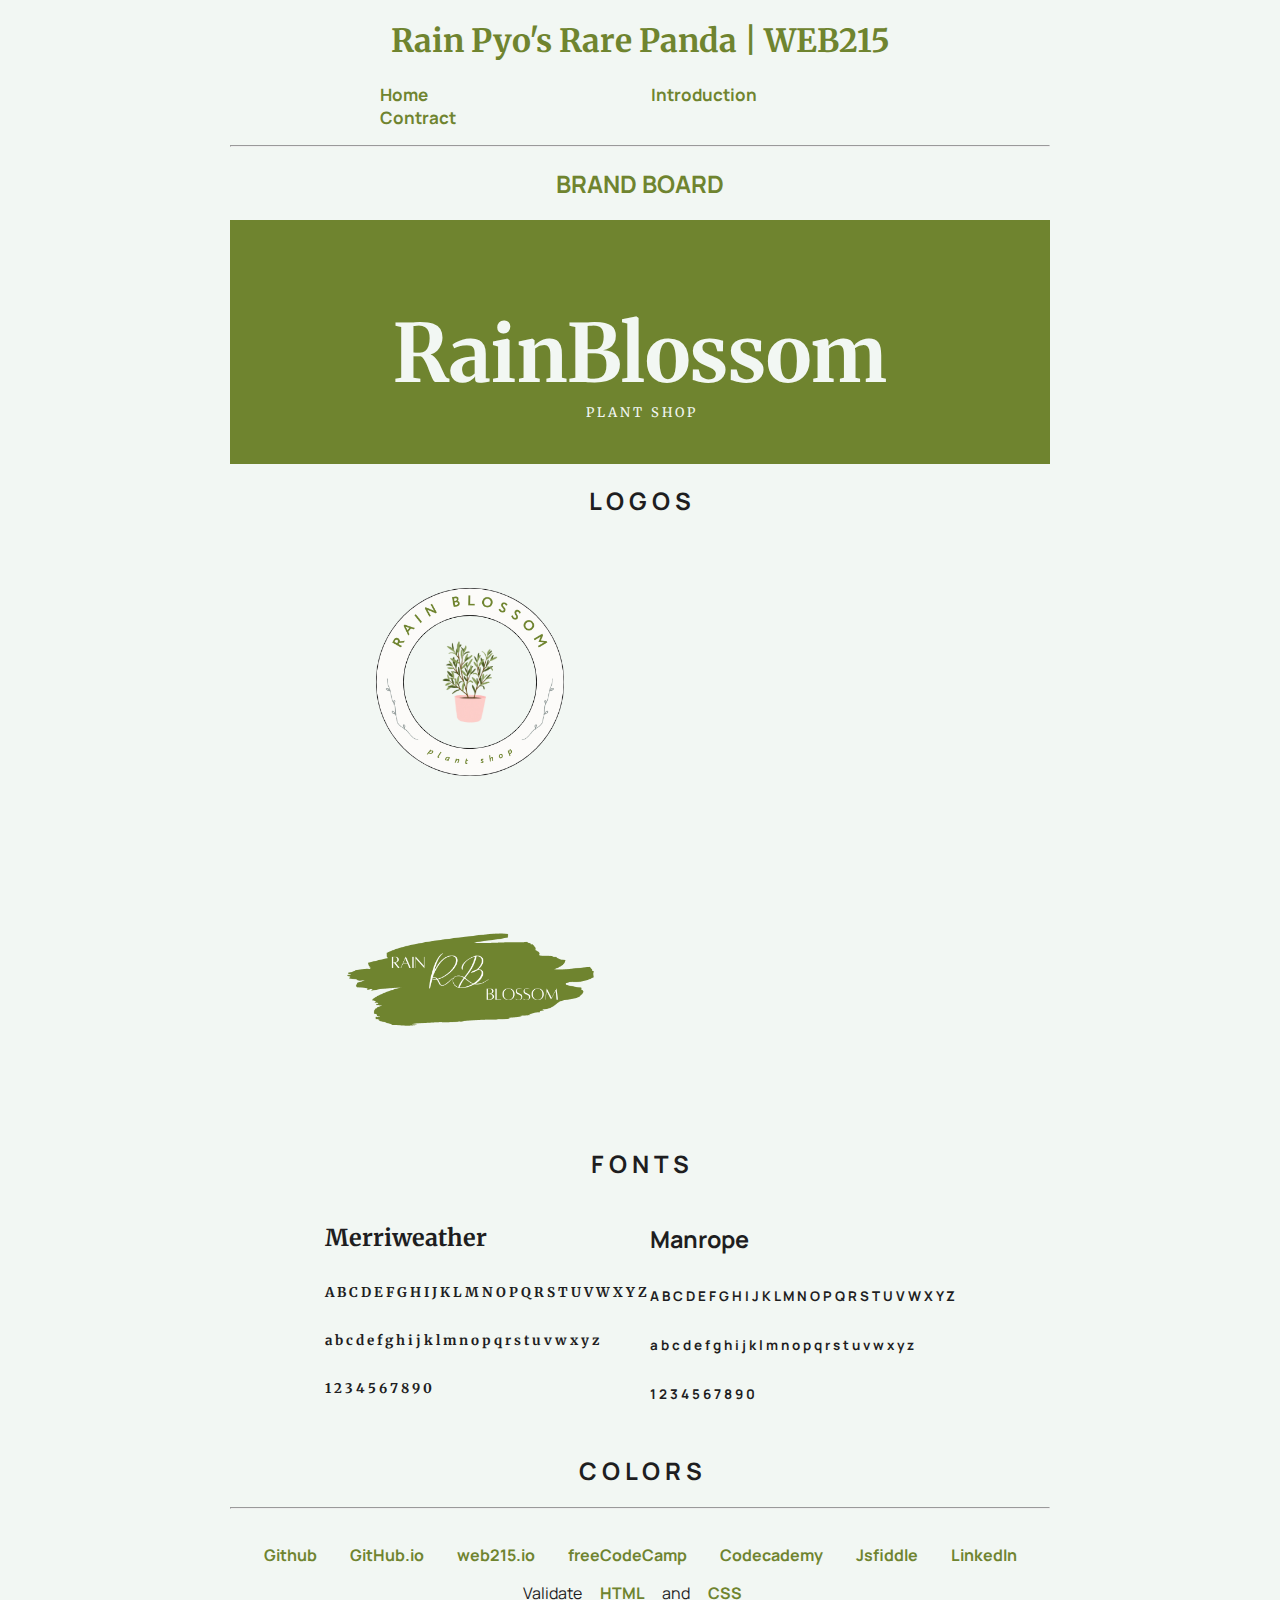
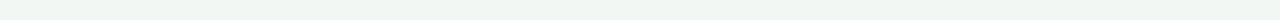
==== web215/brand.html @ 4da48f75 "added logo and fonts + styling" ====
<!DOCTYPE html>
<html lang="en">
<head>
    <meta charset="UTF-8">

    <link href="styles/brand.css" rel="stylesheet">
    <link href="https://fonts.googleapis.com/css2?family=Merriweather&display=swap" rel="stylesheet">
    <link href="https://fonts.googleapis.com/css2?family=Manrope:wght@300&family=Merriweather&display=swap" rel="stylesheet">

    <title>Rain Pyo | WEB215 | Brand Board</title>
    </head>
    <body>
        <div data-include="components/header.html"></div>
    <main>
        <h2>BRAND BOARD</h2>
        <div id="brandIntro">
            <h1 class="brandName">RainBlossom</h1>
            <p class="shopType">P L A N T&nbsp;&nbsp; S H O P</p>
        </div>

        <div>
            <h2 class="logoHeading">L O G O S</h2>
            <img class= "logos" src="images/logo1.png" alt="First Logo">
            <img class= "logos" src="images/logo2.png" alt="Second Logo">
        </div>

        <h2 class="logoHeading">F O N T S</h2>
        <div class="font-container">
            <div>
                <h3 class="font1">Merriweather</h3>
                <h6 class="font1">A B C D E F G H I J K L M N O P Q R S T U V W X Y Z</h6>
                <h6 class="font1">a b c d e f g h i j k l m n o p q r s t u v w x y z</h6>
                <h6 class="font1">1 2 3 4 5 6 7 8 9 0</h6>
            </div>
            <div>
                <h3 class="font2">Manrope</h3>
                <h6 class="font2">A B C D E F G H I J K L M N O P Q R S T U V W X Y Z</h6>
                <h6 class="font2">a b c d e f g h i j k l m n o p q r s t u v w x y z</h6>
                <h6 class="font2">1 2 3 4 5 6 7 8 9 0</h6>
            </div>
        </div>

        <div>
            <h2 class="logoHeading">C O L O R S</h2>

        </div>

    </main>
    <div data-include="components/footer.html"></div>
    <script src="scripts/html_include.js"></script>
</body>
</html>
---- web215/styles/brand.css ----
*{
  background-color: #F2F7F3;
}

h1 {
  font-family: 'Merriweather', serif;
}

h1, h2 {
  color: #6F842F;
}


footer a {
  margin: 0px 15px 0px 15px;
}

footer {
  margin-top: 35px;
}

nav li{
  list-style: none;
  display: inline-block;
  margin: 0px 110px 0px 110px;
}

a {
  color: #6F842F;
  text-decoration: none;
  font-weight: bold;
}

nav li a {
  font-size: 17px;
  border-radius: 25px; /* round corners */
  transition: background-color 0.3s;
}

nav a:hover {
  background-color: #959E9D;
  padding: 5px 10px;
}

a:hover {
  color: #1E1E1F;
}

body {
    font-family: 'Manrope', sans-serif;
    margin: 0px 230px 0px 230px;
    color: #1E1E1F;
}

h1, h2, figcaption, footer, #brandIntro {
    text-align: center;
}

#brandIntro {
  background-color: #6F842F;
  padding: 30px;
  font-family: 'Merriweather', serif;
}

.brandName {
  font-size: 80px;
  margin-bottom: 0px;
  background-color: #6F842F;
  color: #F2F7F3;
}

.shopType {
  margin-top: 0px;
  font-size: 13px;
  background-color: #6F842F;
  color: #F2F7F3;
}

.logoHeading {
  color: #1E1E1F;
}

.logos {
  width: 290px;
  padding: 0px 95px;
  background-color: #F2F7F3;
}

.font-container {
  display: flex;
  justify-content: space-between;
  padding: 0px 95px;
  font-size: 20px;
}

.font1 {
  font-family: 'Merriweather', serif;
}

.font2 {
  font-size: ;
}
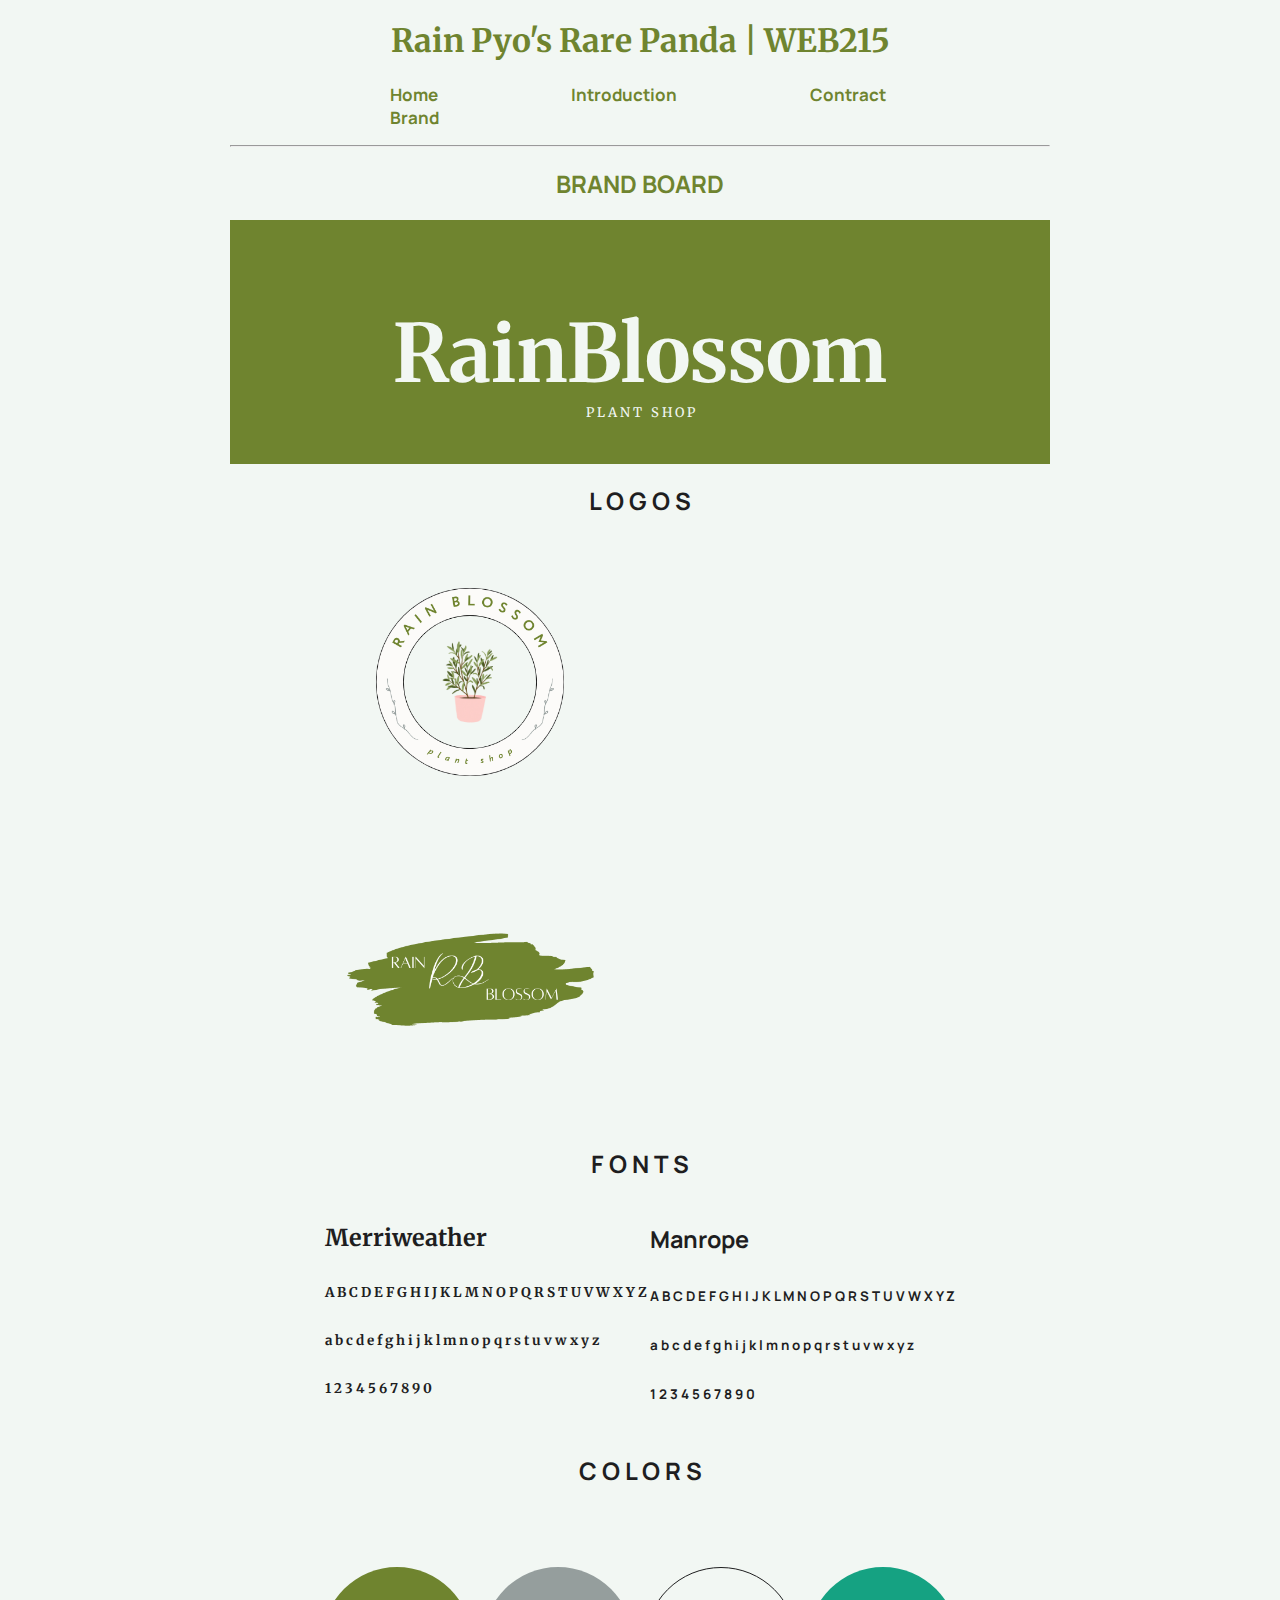
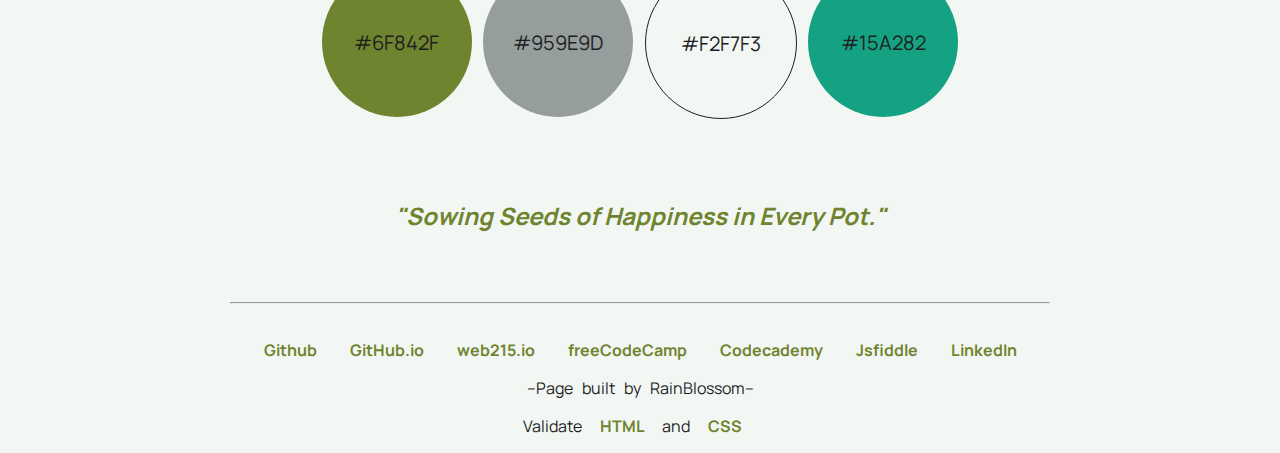
==== commit bc377e21: "Brand styling+ edit header&footer" ====
--- a/web215/brand.html
+++ b/web215/brand.html
@@ -42,8 +42,14 @@
 
         <div>
             <h2 class="logoHeading">C O L O R S</h2>
+            <div class="container">
+                <div class="circle" id="color1">#6F842F</div> 
+                <div class="circle" id="color2">#959E9D</div> 
+                <div class="circle" id="color3">#F2F7F3</div> 
+                <div class="circle" id="color4">#15A282</div> 
+        </div>
 
-        </div>
+        <h2 class="missionStatement"><em>"Sowing Seeds of Happiness in Every Pot."</em></h2>
 
     </main>
     <div data-include="components/footer.html"></div>
--- a/web215/styles/brand.css
+++ b/web215/styles/brand.css
@@ -22,7 +22,7 @@
 nav li{
   list-style: none;
   display: inline-block;
-  margin: 0px 110px 0px 110px;
+  margin: 0px 10px 0px 120px;
 }
 
 a {
@@ -97,7 +97,41 @@
   font-family: 'Merriweather', serif;
 }
 
-.font2 {
-  font-size: ;
+.circle {
+  width: 150px;
+  height: 150px;
+  text-align: center;
+  font-size: 20px;
+  text-align: center;
+  border-radius: 50%;
+  display: flex;
+  align-items: center;
+  justify-content: center;
 }
 
+#color1 {
+  background-color: #6F842F;
+}
+
+#color2 {
+  background-color: #959E9D;
+}
+
+#color3 {
+  background-color: #F2F7F3;
+  border: solid 0.5px;
+}
+
+#color4 {
+  background-color: #15A282;
+}
+
+.container {
+  display: flex;
+  justify-content: space-evenly;
+  margin: 80px;
+}
+
+.missionStatement {
+  padding-bottom: 50px;
+}
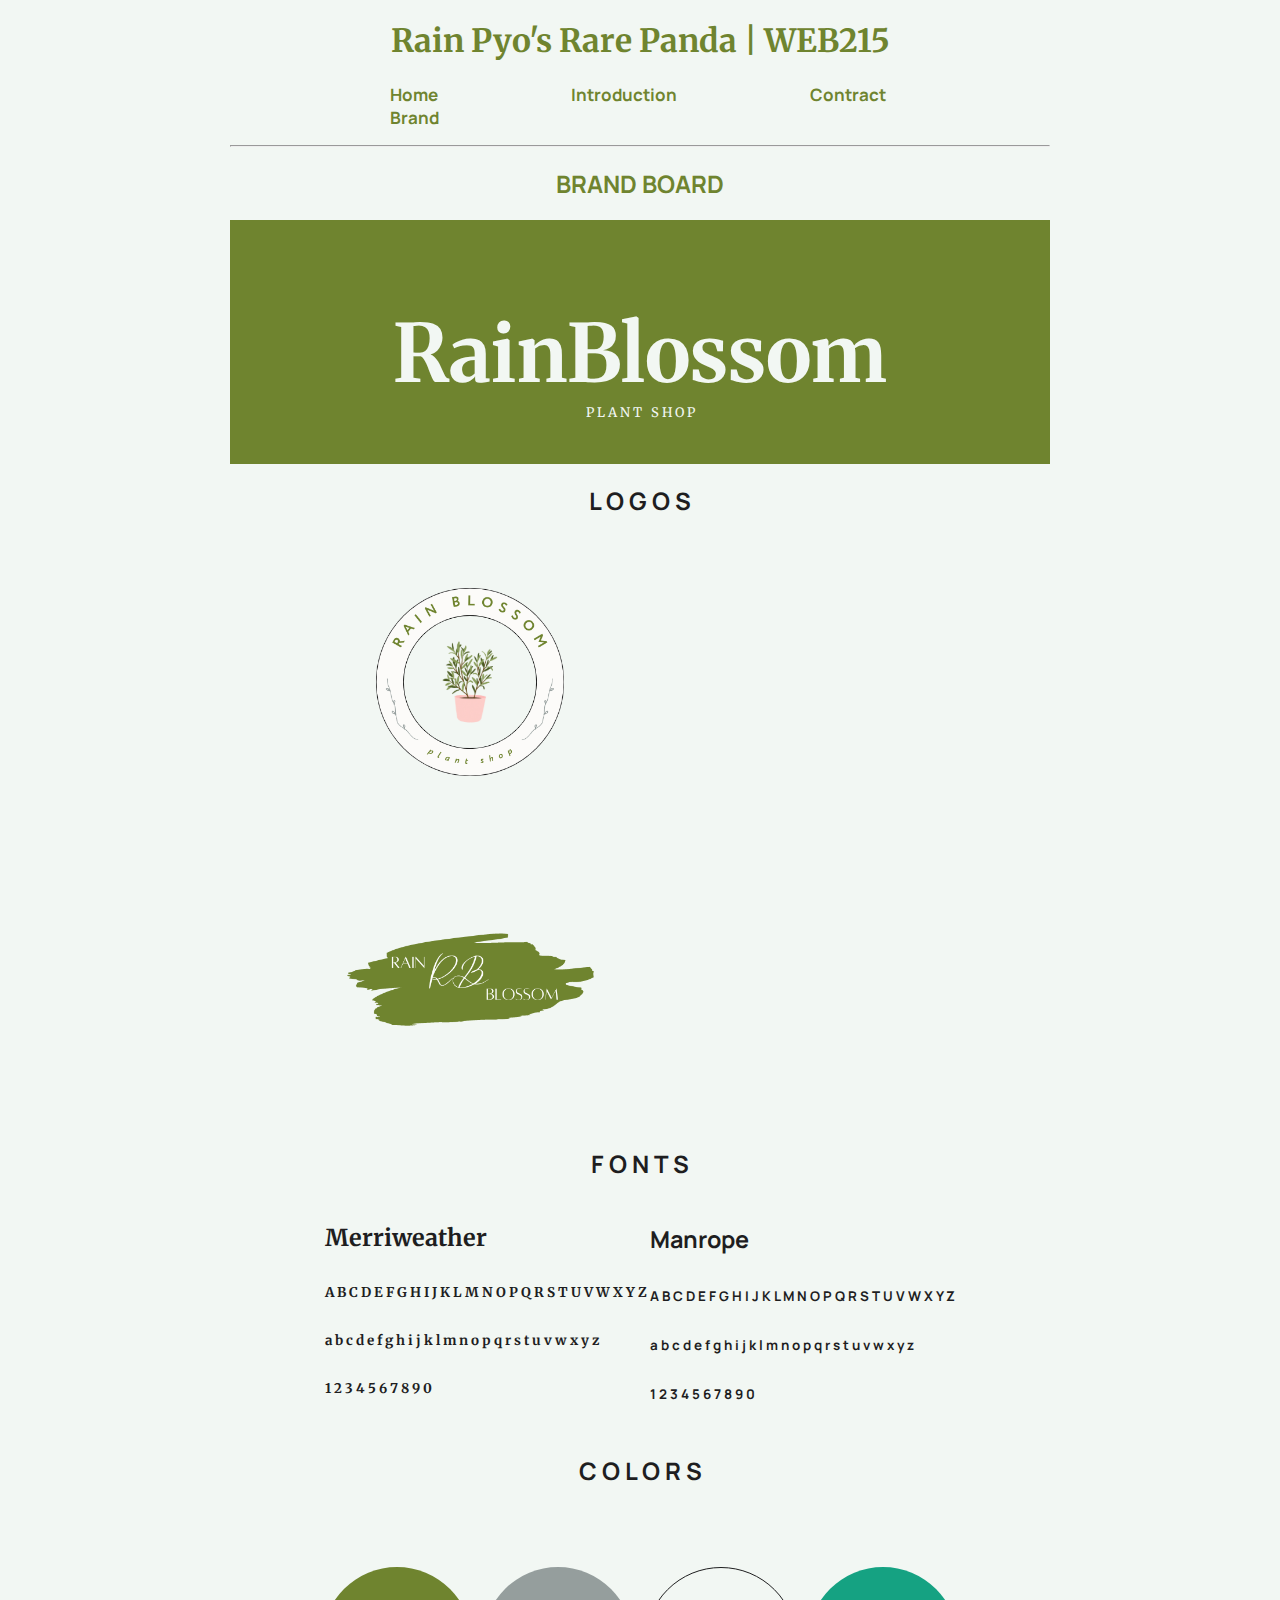
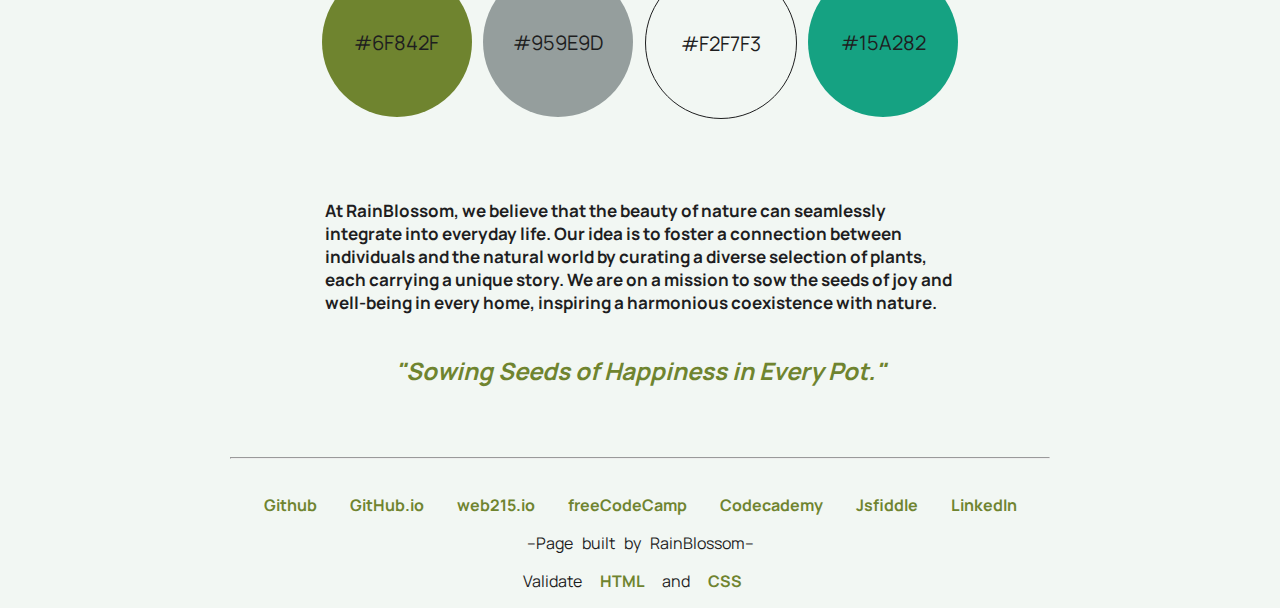
==== commit fb556812: "Added mission paragraph" ====
--- a/web215/brand.html
+++ b/web215/brand.html
@@ -47,10 +47,13 @@
                 <div class="circle" id="color2">#959E9D</div> 
                 <div class="circle" id="color3">#F2F7F3</div> 
                 <div class="circle" id="color4">#15A282</div> 
+            </div>
         </div>
-
+        <h6 class="paragraph">At RainBlossom, we believe that the beauty of nature can seamlessly integrate into everyday life. 
+            Our idea is to foster a connection between individuals and the natural world by curating a diverse selection of plants,
+             each carrying a unique story. We are on a mission to sow the seeds of joy and well-being in every home, inspiring a 
+             harmonious coexistence with nature. </h6>
         <h2 class="missionStatement"><em>"Sowing Seeds of Happiness in Every Pot."</em></h2>
-
     </main>
     <div data-include="components/footer.html"></div>
     <script src="scripts/html_include.js"></script>
--- a/web215/styles/brand.css
+++ b/web215/styles/brand.css
@@ -76,7 +76,7 @@
   color: #F2F7F3;
 }
 
-.logoHeading {
+.logoHeading, .paragraph, .font-container {
   color: #1E1E1F;
 }
 
@@ -135,3 +135,8 @@
 .missionStatement {
   padding-bottom: 50px;
 }
+
+.paragraph {
+  padding: 0px 95px;
+  font-size: 17px;
+}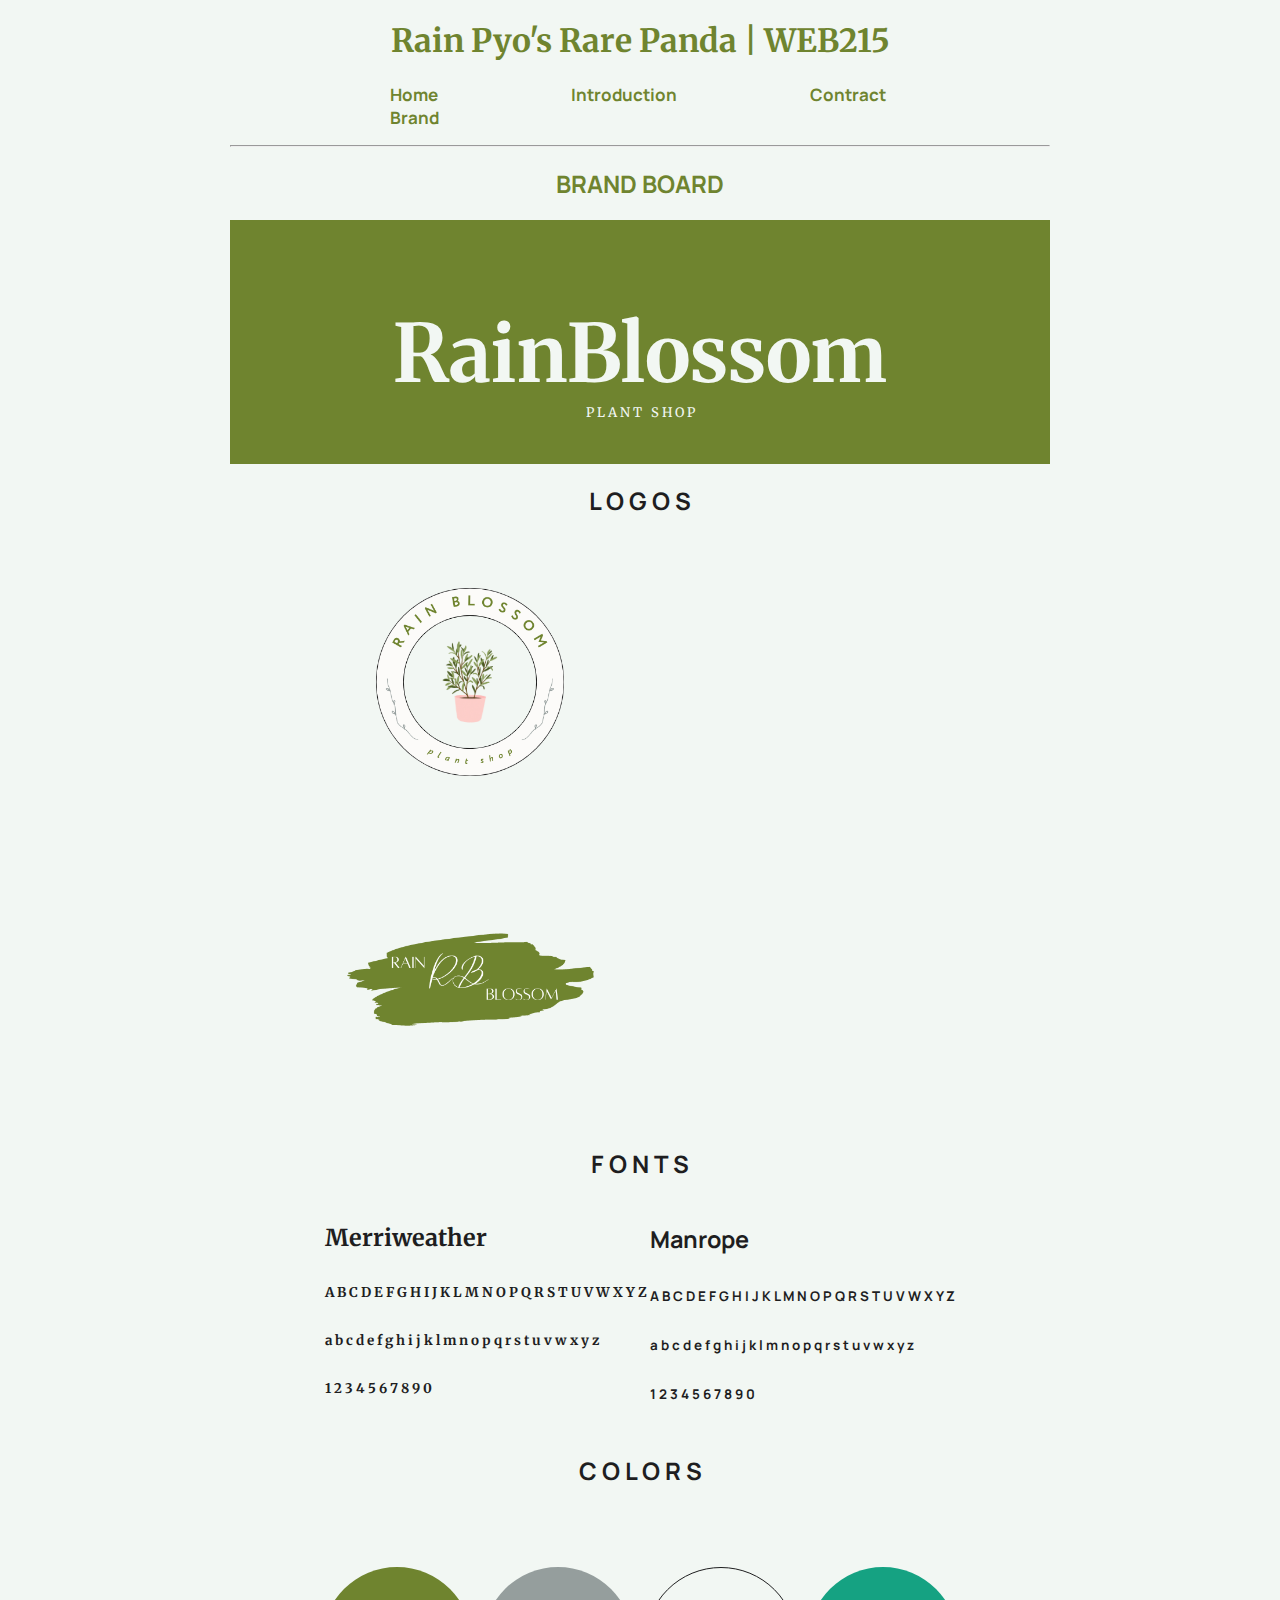
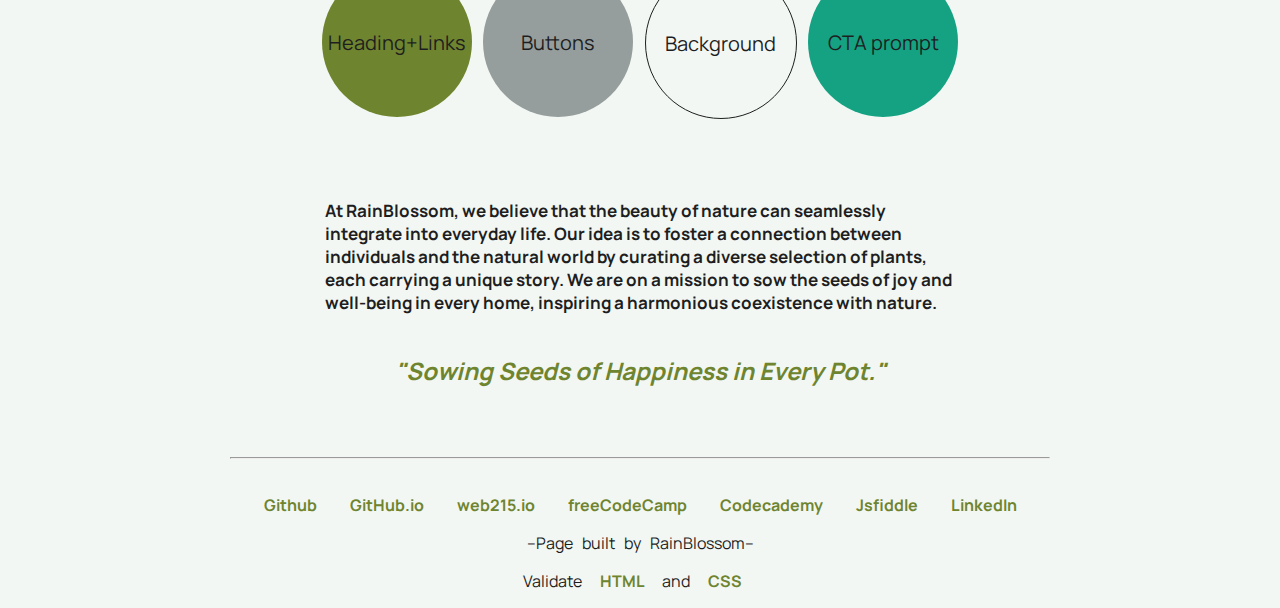
==== commit 4f91a2ba: "Added color usage" ====
--- a/web215/brand.html
+++ b/web215/brand.html
@@ -43,10 +43,10 @@
         <div>
             <h2 class="logoHeading">C O L O R S</h2>
             <div class="container">
-                <div class="circle" id="color1">#6F842F</div> 
-                <div class="circle" id="color2">#959E9D</div> 
-                <div class="circle" id="color3">#F2F7F3</div> 
-                <div class="circle" id="color4">#15A282</div> 
+                <div class="circle" id="color1">Heading+Links</div> 
+                <div class="circle" id="color2">Buttons</div> 
+                <div class="circle" id="color3">Background</div> 
+                <div class="circle" id="color4">CTA prompt</div> 
             </div>
         </div>
         <h6 class="paragraph">At RainBlossom, we believe that the beauty of nature can seamlessly integrate into everyday life. 
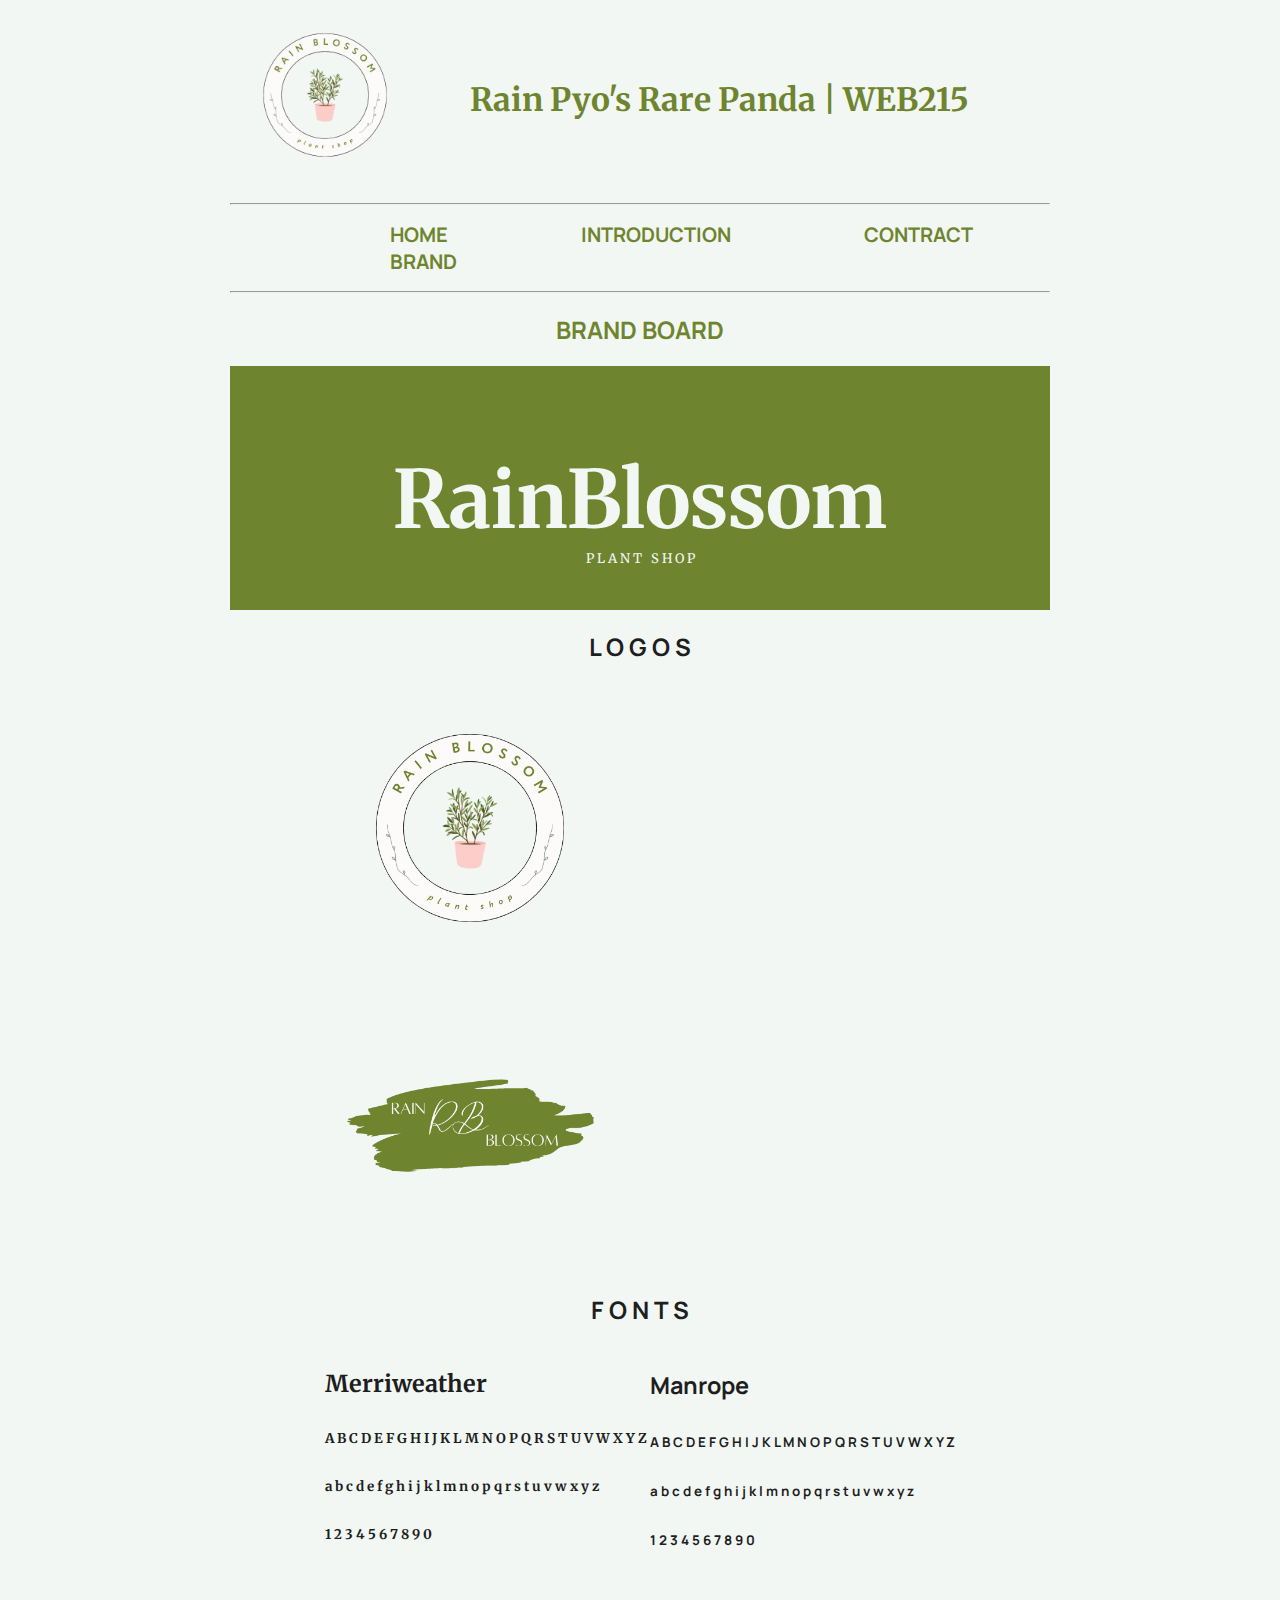
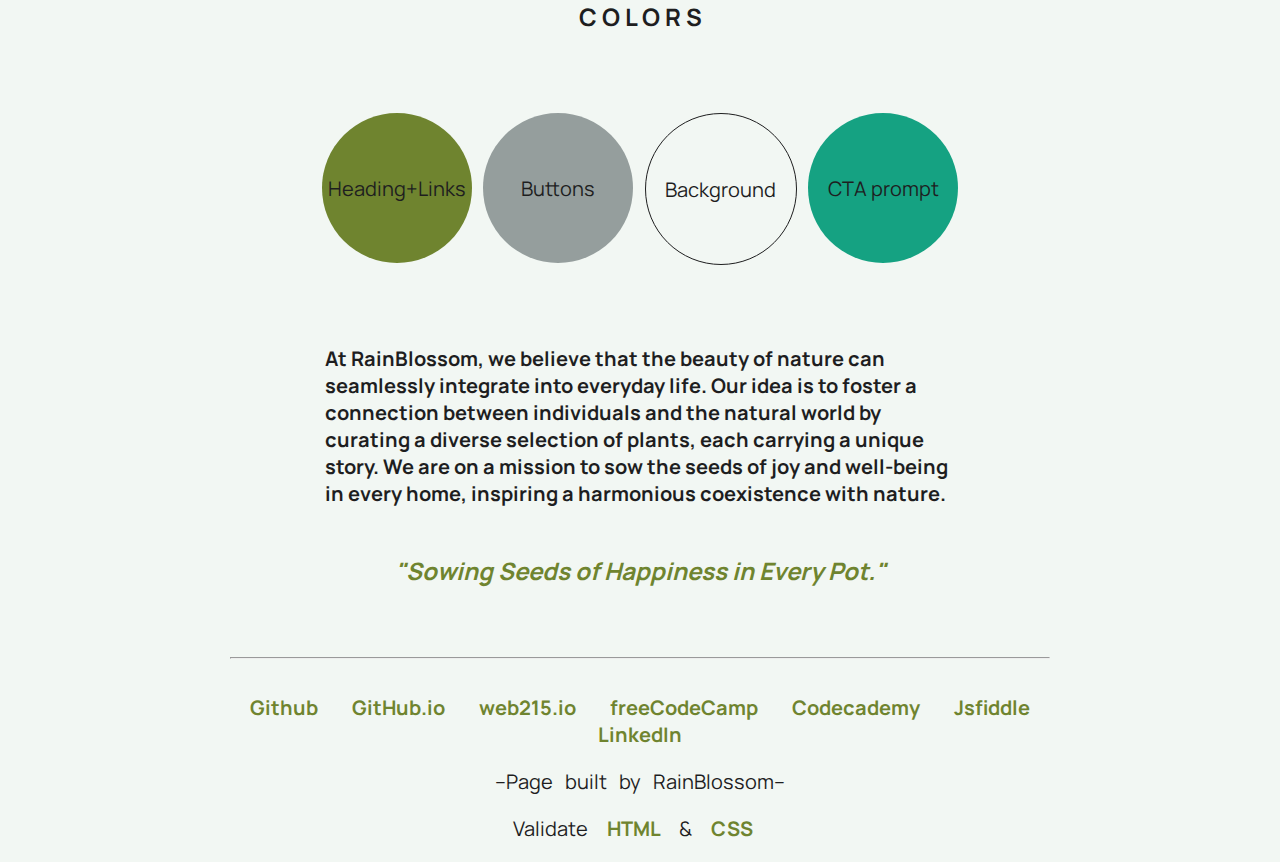
==== commit edfbdeee: "Changes to header, footer, all pages" ====
--- a/web215/brand.html
+++ b/web215/brand.html
@@ -6,8 +6,9 @@
     <link href="styles/brand.css" rel="stylesheet">
     <link href="https://fonts.googleapis.com/css2?family=Merriweather&display=swap" rel="stylesheet">
     <link href="https://fonts.googleapis.com/css2?family=Manrope:wght@300&family=Merriweather&display=swap" rel="stylesheet">
+    <link rel="icon" type="images/png" href="images/transparentLogo.png">
 
-    <title>Rain Pyo | WEB215 | Brand Board</title>
+    <title>Rain Pyo's Rare Panda | WEB215 | Brand Board</title>
     </head>
     <body>
         <div data-include="components/header.html"></div>
--- a/web215/styles/brand.css
+++ b/web215/styles/brand.css
@@ -10,6 +10,18 @@
   color: #6F842F;
 }
 
+.logoPic {
+  width: 190px;
+}
+
+.logoAndHeading {
+display: flex;
+}
+
+.mainHeading {
+margin-top: 80px;
+margin-left: 50px;
+}
 
 footer a {
   margin: 0px 15px 0px 15px;
@@ -32,7 +44,7 @@
 }
 
 nav li a {
-  font-size: 17px;
+  font-size: 20px;
   border-radius: 25px; /* round corners */
   transition: background-color 0.3s;
 }
@@ -138,5 +150,7 @@
 
 .paragraph {
   padding: 0px 95px;
-  font-size: 17px;
+}
+.paragraph, footer {
+font-size: 20px;
 }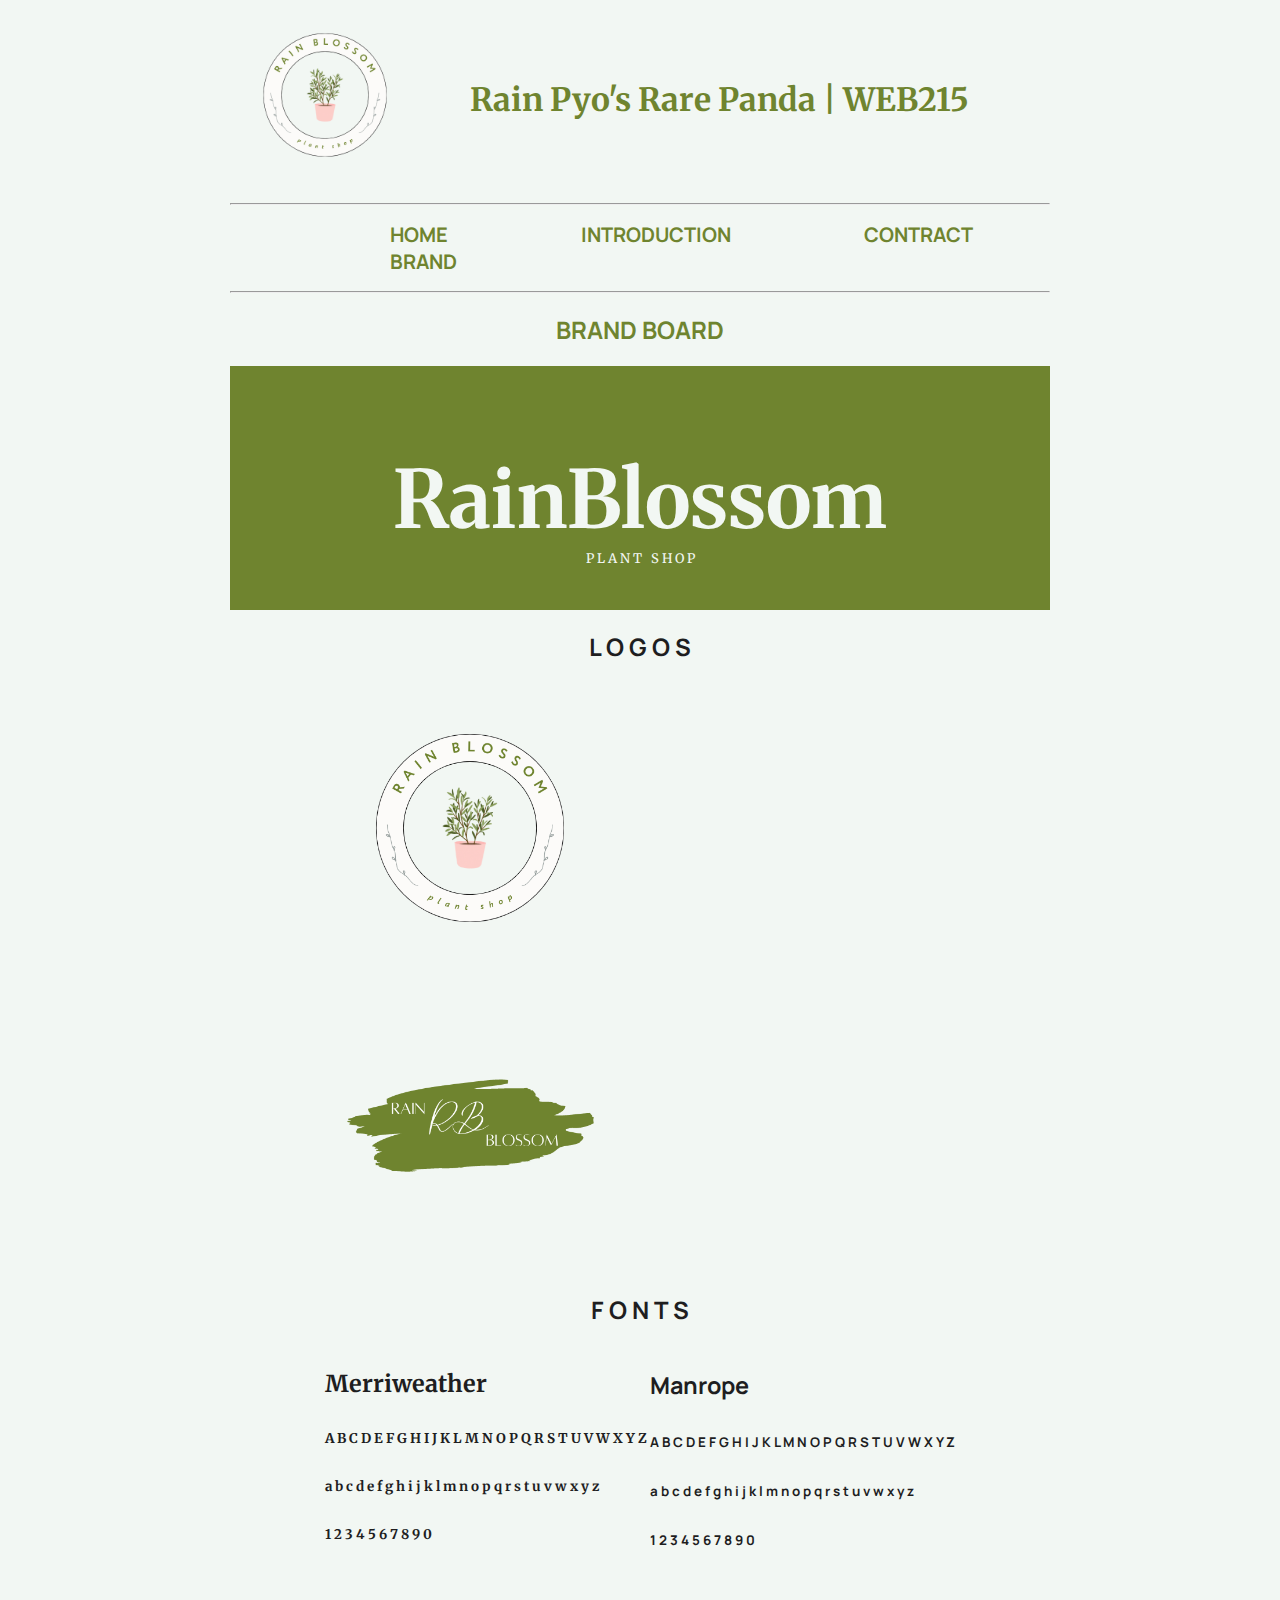
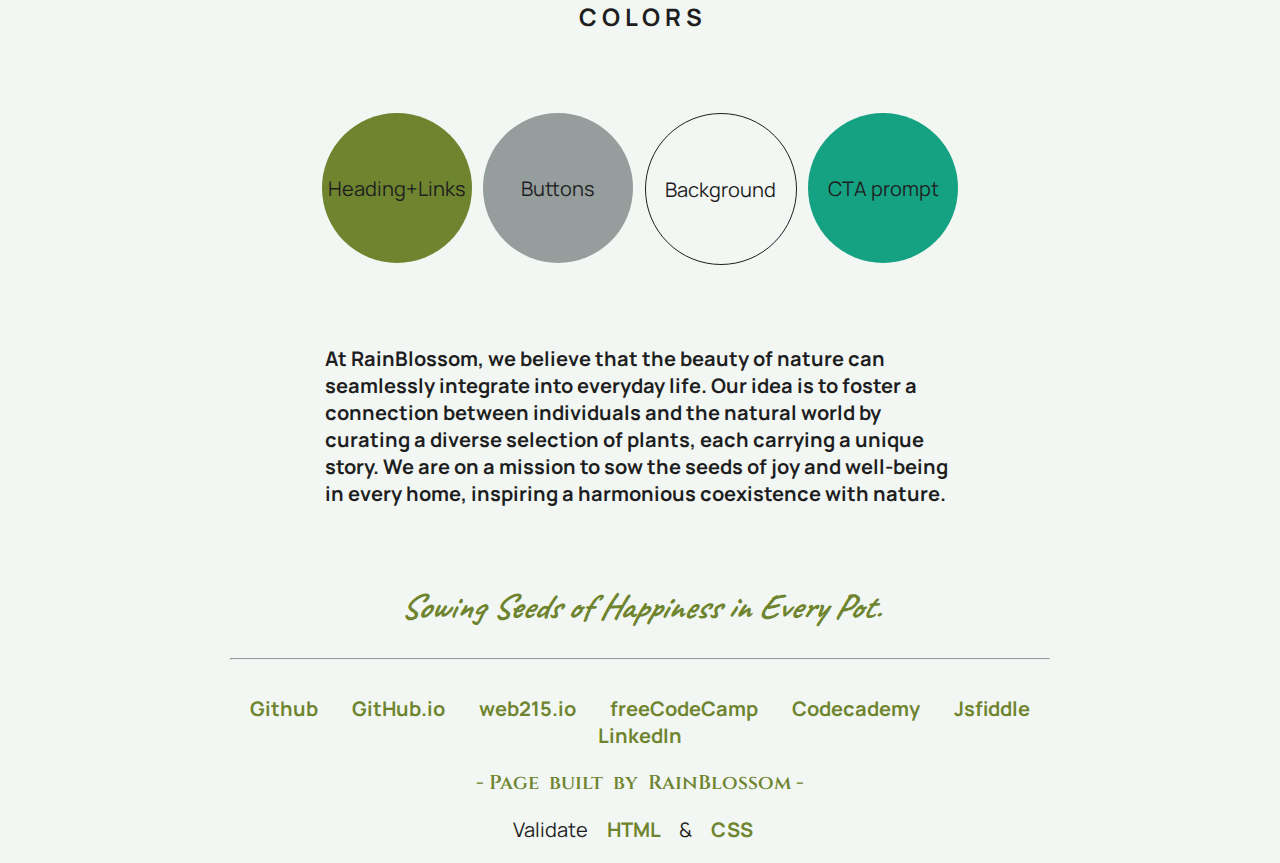
==== commit 8bee96a0: "Made changes based on suggestions" ====
--- a/web215/brand.html
+++ b/web215/brand.html
@@ -6,6 +6,8 @@
     <link href="styles/brand.css" rel="stylesheet">
     <link href="https://fonts.googleapis.com/css2?family=Merriweather&display=swap" rel="stylesheet">
     <link href="https://fonts.googleapis.com/css2?family=Manrope:wght@300&family=Merriweather&display=swap" rel="stylesheet">
+    <link href="https://fonts.googleapis.com/css2?family=Caveat:wght@400..700&display=swap" rel="stylesheet">
+    <link href="https://fonts.googleapis.com/css2?family=Cinzel:wght@400..900&display=swap" rel="stylesheet">
     <link rel="icon" type="images/png" href="images/transparentLogo.png">
 
     <title>Rain Pyo's Rare Panda | WEB215 | Brand Board</title>
@@ -54,7 +56,6 @@
             Our idea is to foster a connection between individuals and the natural world by curating a diverse selection of plants,
              each carrying a unique story. We are on a mission to sow the seeds of joy and well-being in every home, inspiring a 
              harmonious coexistence with nature. </h6>
-        <h2 class="missionStatement"><em>"Sowing Seeds of Happiness in Every Pot."</em></h2>
     </main>
     <div data-include="components/footer.html"></div>
     <script src="scripts/html_include.js"></script>
--- a/web215/styles/brand.css
+++ b/web215/styles/brand.css
@@ -45,13 +45,12 @@
 
 nav li a {
   font-size: 20px;
-  border-radius: 25px; /* round corners */
-  transition: background-color 0.3s;
+  border-radius: 10px; /* round corners */
 }
 
 nav a:hover {
   background-color: #959E9D;
-  padding: 5px 10px;
+  box-shadow: 0px 4px 8px rgba(0, 0, 0, 0.2);
 }
 
 a:hover {
@@ -145,7 +144,9 @@
 }
 
 .missionStatement {
-  padding-bottom: 50px;
+  padding-top: 30px;
+  font-family: "Caveat", cursive;
+  font-size: 35px;
 }
 
 .paragraph {
@@ -153,4 +154,13 @@
 }
 .paragraph, footer {
 font-size: 20px;
+}
+
+.built {
+  font-family: "Cinzel", serif;
+}
+
+.built {
+  color: #6F842F;
+  font-weight: 600;
 }